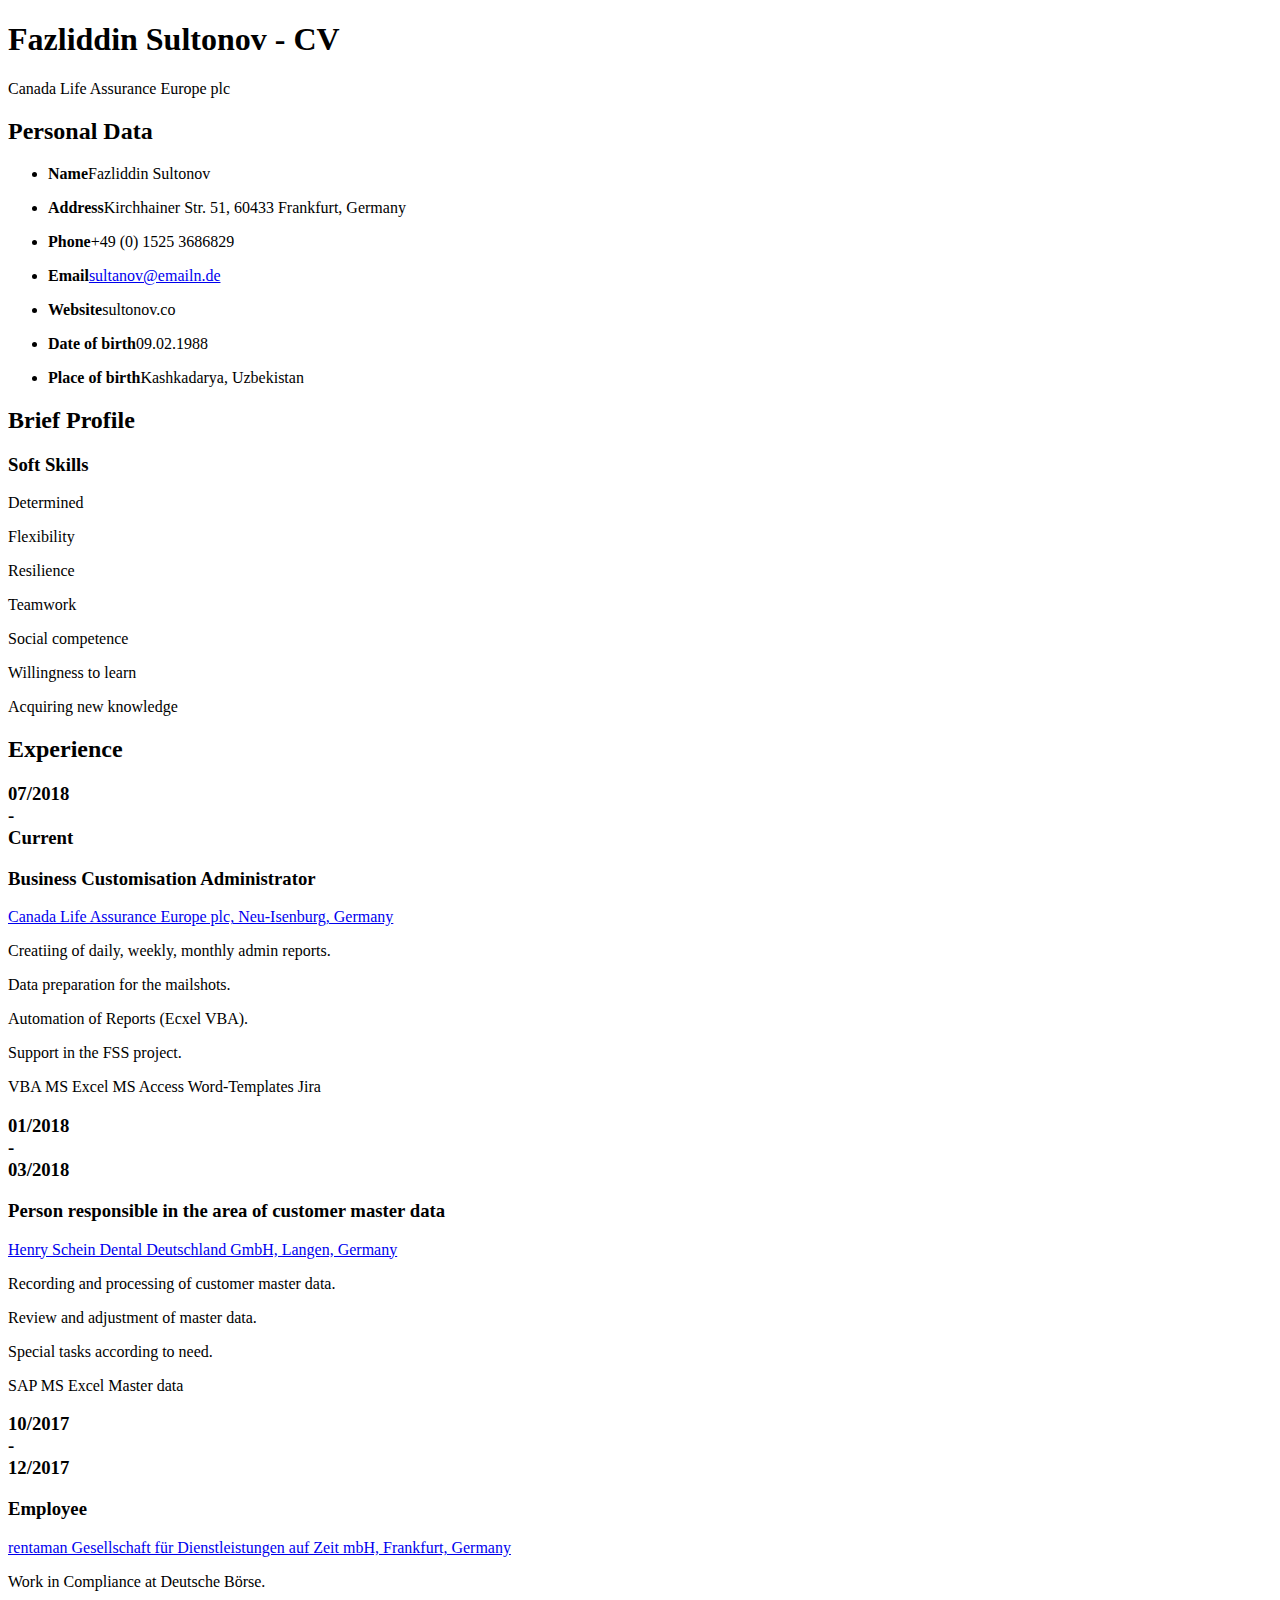
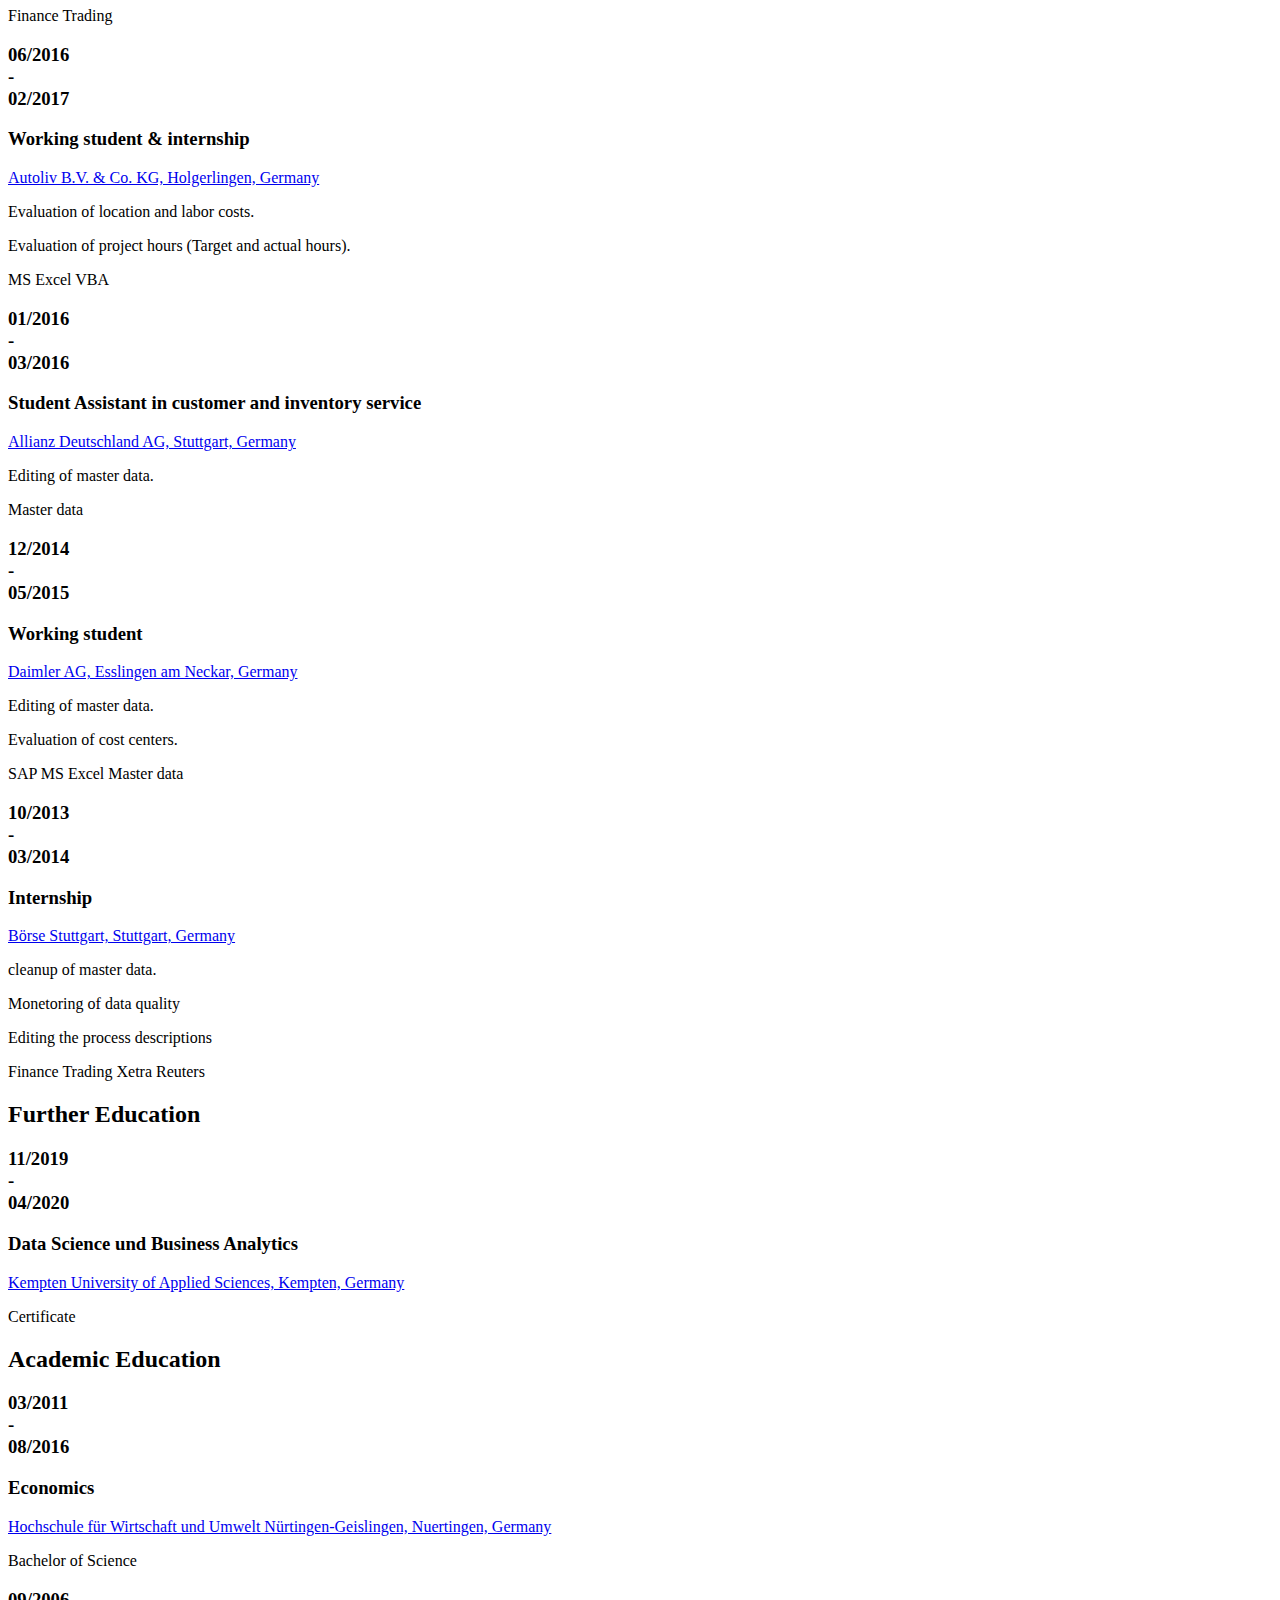
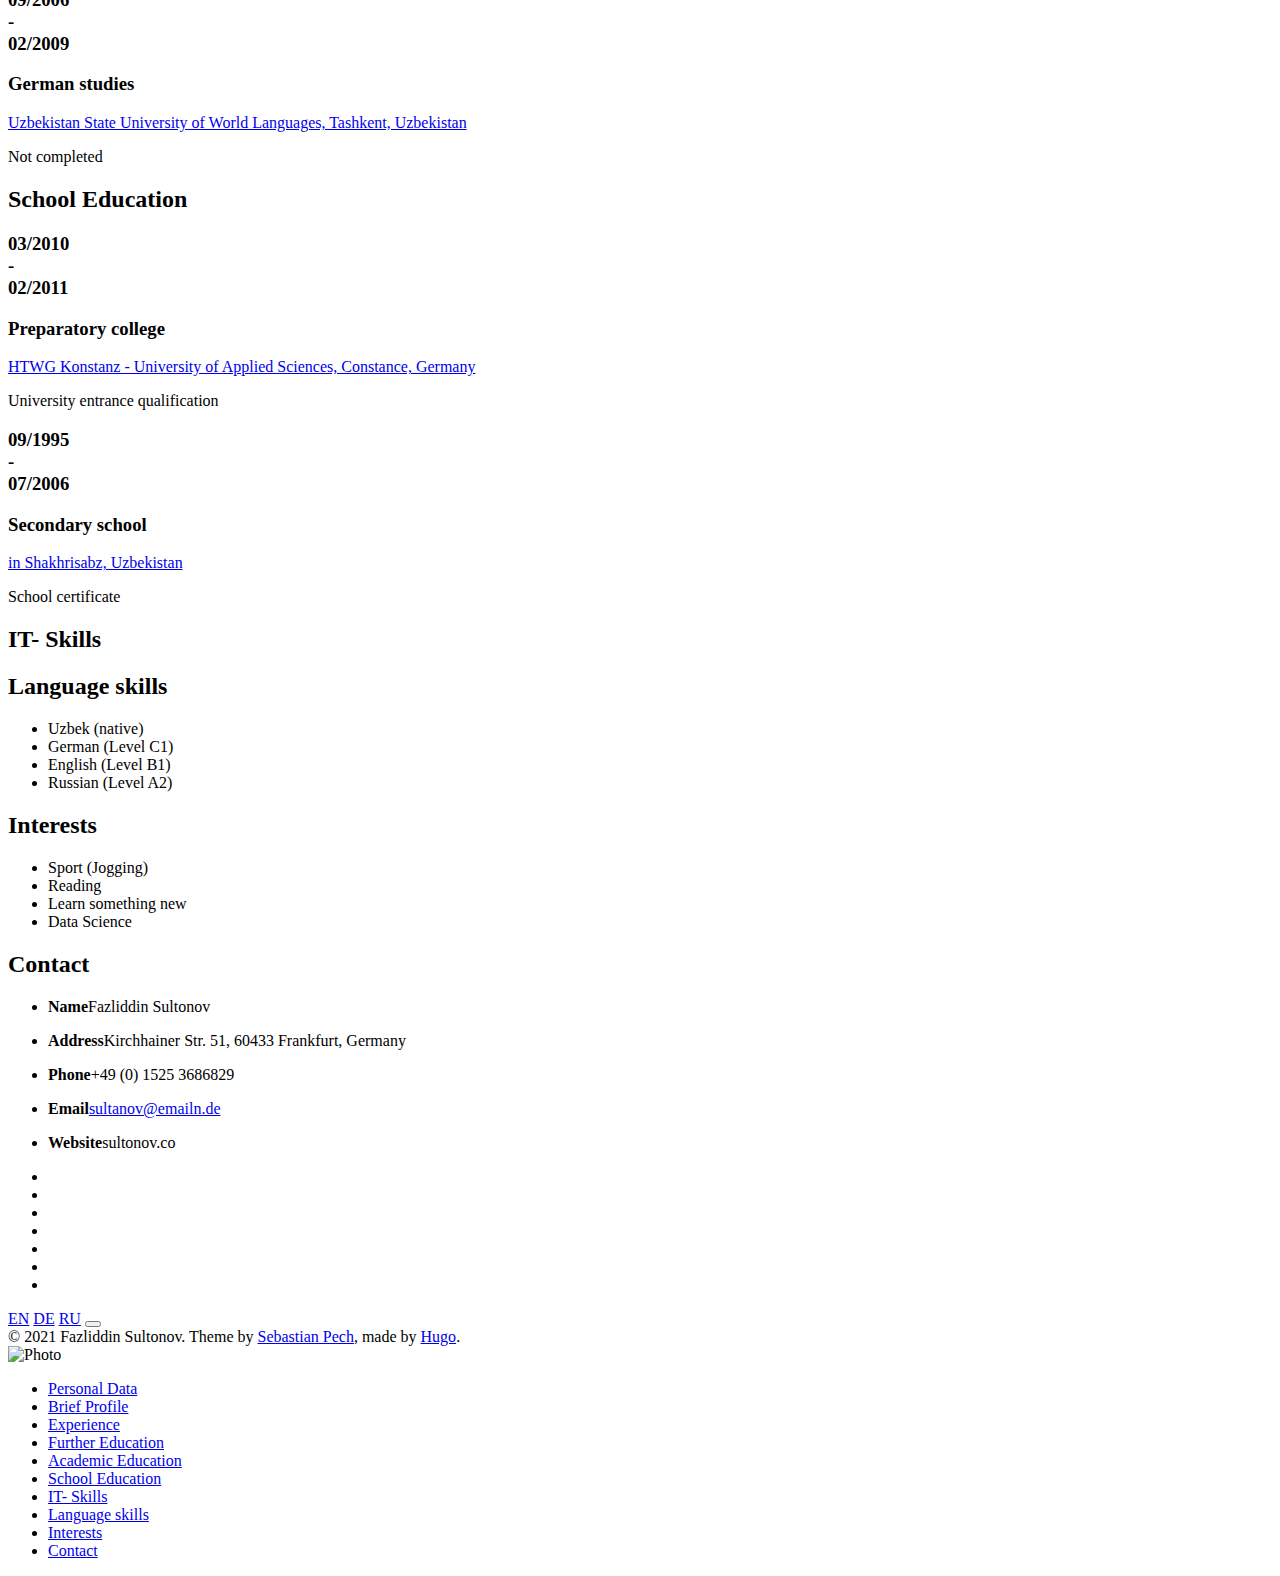
==== public/index.html @ d3e71e3d "Add files via upload" ====
<!DOCTYPE html>
<html lang="en">
    <meta charset="utf-8"><script type="application/ld+json">
    {
        "@context" : "http://schema.org",
        "@type" : "BlogPosting",
        "mainEntityOfPage": {
             "@type": "WebPage",
             "@id": "http:\/\/sultanov.github.io\/"
        },
        "articleSection" : "",
        "name" : "CV",
        "headline" : "CV",
        "description" : "Text about the site",
        "inLanguage" : "en",
        "author" : "Fazliddin Sultonov",
        "creator" : "Fazliddin Sultonov",
        "publisher": "Fazliddin Sultonov",
        "accountablePerson" : "Fazliddin Sultonov",
        "copyrightHolder" : "Fazliddin Sultonov",
        "copyrightYear" : "0001",
        "datePublished": "0001-01-01T00:00:00Z",
        "dateModified" : "0001-01-01T00:00:00Z",
        "url" : "\/",
        "wordCount" : "0",
        "keywords" : [ "Blog" ]
    }
</script>
<title>CV</title><meta name="viewport" content="width=device-width, initial-scale=1, shrink-to-fit=no">
<meta name="description" content="Text about the site">
<meta name="author" content="Fazliddin Sultonov">
<link rel="icon" href="http://sultanov.github.io/favicon.ico">


<meta itemprop="name" content="CV">
<meta itemprop="description" content="Text about the site">
<meta property="og:title" content="CV" />
<meta property="og:description" content="Text about the site" />
<meta property="og:type" content="website" />
<meta property="og:url" content="http://sultanov.github.io/" /><meta property="og:site_name" content="CV" />


<meta name="twitter:card" content="summary"/>
<meta name="twitter:title" content="CV"/>
<meta name="twitter:description" content="Text about the site"/>
<meta name="twitter:site" content="@Fazil_BEK"/>


<link rel="alternate" href="http://sultanov.github.io/index.xml" type="application/rss+xml" title="CV"/>





<link rel="stylesheet" href="http://sultanov.github.io/css/vendor.min.86df443f2a1b5e0b3cbbdac33434ccbda779a6022b8434304fc34579dc955328f2f9b2969f8f2f6cadc9cf355bbb09e503cc7f9e86cd1330c4f6515e4bd662cf.css" integrity="sha512-ht9EPyobXgs8u9rDNDTMvad5pgIrhDQwT8NFedyVUyjy&#43;bKWn48vbK3JzzVbuwnlA8x/nobNEzDE9lFeS9Zizw==">


<body>





<div class="container">
    <main>

<h1>Fazliddin Sultonov - CV</h1>
<div class="subtitle">Canada Life Assurance Europe plc</div>



<section id="section-personal-data">
    <h2><i class="fas fa-user"></i> Personal Data</h2>
    <ul class="listspecial">
        
            <li><strong><i class="fas fa-user"></i> Name</strong>Fazliddin Sultonov</p>
        
            <li><strong><i class="fas fa-map-marker-alt"></i> Address</strong>Kirchhainer Str. 51, 60433 Frankfurt, Germany</p>
        
            <li><strong><i class="fas fa-mobile-alt"></i> Phone</strong>+49 (0) 1525 3686829</p>
        
            <li><strong><i class="fas fa-envelope"></i> Email</strong><a href="mailto:sultanov@emailn.de">sultanov@emailn.de</a></p>
        
            <li><strong><i class="fas fa-globe"></i> Website</strong>sultonov.co</p>
        
            <li><strong><i class="far fa-calendar-alt"></i> Date of birth</strong>09.02.1988</p>
        
            <li><strong><i class="fas fa-globe-americas"></i> Place of birth</strong>Kashkadarya, Uzbekistan</p>
        
    </ul>
</section>



<section id="section-brief-profile">
    <h2><i class="fas fa-th-list"></i> Brief Profile</h2>
    
        <div class="innerContainer">
            <h3 class="innerLeft">Soft Skills</h3>
            <div class="innerRight">
                
                    <p>Determined</p>
                
                    <p>Flexibility</p>
                
                    <p>Resilience</p>
                
                    <p>Teamwork</p>
                
                    <p>Social competence</p>
                
                    <p>Willingness to learn</p>
                
                    <p>Acquiring new knowledge</p>
                
            </div>
        </div>
    
</section>



<section id="section-experience">
    <h2><i class="fas fa-briefcase"></i> Experience</h2>
    
        <div class="innerContainer">
            <h3 class="innerLeft">07/2018<br />-<br/> Current</h3>
            <div class="innerRight">
                <h3>Business Customisation Administrator</h3>
                <p><a href="https://www.canadalife.de/" target="_blank" rel="noopener noreferrer">Canada Life Assurance Europe plc, Neu-Isenburg, Germany</a></p>
                
                    <p>Creatiing of daily, weekly, monthly admin reports.</p>
                
                    <p>Data preparation for the mailshots.</p>
                
                    <p>Automation of Reports (Ecxel VBA).</p>
                
                    <p>Support in the FSS project.</p>
                
                <p>
                    
                        <span class="tag">VBA</span>
                    
                        <span class="tag">MS Excel</span>
                    
                        <span class="tag">MS Access</span>
                    
                        <span class="tag">Word-Templates</span>
                    
                        <span class="tag">Jira</span>
                    
                </p>
            </div>
        </div>
    
        <div class="innerContainer">
            <h3 class="innerLeft">01/2018<br />-<br/> 03/2018</h3>
            <div class="innerRight">
                <h3>Person responsible in the area of customer master data</h3>
                <p><a href="https://www.henryschein-dental.de/dental.aspx?sc_lang=de-de&amp;hssc=1" target="_blank" rel="noopener noreferrer">Henry Schein Dental Deutschland GmbH, Langen, Germany</a></p>
                
                    <p>Recording and processing of customer master data.</p>
                
                    <p>Review and adjustment of master data.</p>
                
                    <p>Special tasks according to need.</p>
                
                <p>
                    
                        <span class="tag">SAP</span>
                    
                        <span class="tag">MS Excel</span>
                    
                        <span class="tag">Master data</span>
                    
                </p>
            </div>
        </div>
    
        <div class="innerContainer">
            <h3 class="innerLeft">10/2017<br />-<br/> 12/2017</h3>
            <div class="innerRight">
                <h3>Employee</h3>
                <p><a href="https://rentaman.de/" target="_blank" rel="noopener noreferrer">rentaman Gesellschaft für Dienstleistungen auf Zeit mbH, Frankfurt, Germany</a></p>
                
                    <p>Work in Compliance at Deutsche Börse.</p>
                
                <p>
                    
                        <span class="tag">Finance</span>
                    
                        <span class="tag">Trading</span>
                    
                </p>
            </div>
        </div>
    
        <div class="innerContainer">
            <h3 class="innerLeft">06/2016<br />-<br/> 02/2017</h3>
            <div class="innerRight">
                <h3>Working student &amp; internship</h3>
                <p><a href="https://www.autoliv.com/" target="_blank" rel="noopener noreferrer">Autoliv B.V. &amp; Co. KG, Holgerlingen, Germany</a></p>
                
                    <p>Evaluation of location and labor costs.</p>
                
                    <p>Evaluation of project hours (Target and actual hours).</p>
                
                <p>
                    
                        <span class="tag">MS Excel</span>
                    
                        <span class="tag">VBA</span>
                    
                </p>
            </div>
        </div>
    
        <div class="innerContainer">
            <h3 class="innerLeft">01/2016<br />-<br/> 03/2016</h3>
            <div class="innerRight">
                <h3>Student Assistant in customer and inventory service</h3>
                <p><a href="https://www.allianz.de/" target="_blank" rel="noopener noreferrer">Allianz Deutschland AG, Stuttgart, Germany</a></p>
                
                    <p>Editing of master data.</p>
                
                <p>
                    
                        <span class="tag">Master data</span>
                    
                </p>
            </div>
        </div>
    
        <div class="innerContainer">
            <h3 class="innerLeft">12/2014<br />-<br/> 05/2015</h3>
            <div class="innerRight">
                <h3>Working student</h3>
                <p><a href="https://www.daimler.com/en/" target="_blank" rel="noopener noreferrer">Daimler AG, Esslingen am Neckar, Germany</a></p>
                
                    <p>Editing of master data.</p>
                
                    <p>Evaluation of cost centers.</p>
                
                <p>
                    
                        <span class="tag">SAP</span>
                    
                        <span class="tag">MS Excel</span>
                    
                        <span class="tag">Master data</span>
                    
                </p>
            </div>
        </div>
    
        <div class="innerContainer">
            <h3 class="innerLeft">10/2013<br />-<br/> 03/2014</h3>
            <div class="innerRight">
                <h3>Internship</h3>
                <p><a href="https://www.boerse-stuttgart.de/en/" target="_blank" rel="noopener noreferrer">Börse Stuttgart, Stuttgart, Germany</a></p>
                
                    <p>cleanup of master data.</p>
                
                    <p>Monetoring of data quality</p>
                
                    <p>Editing the process descriptions</p>
                
                <p>
                    
                        <span class="tag">Finance</span>
                    
                        <span class="tag">Trading</span>
                    
                        <span class="tag">Xetra</span>
                    
                        <span class="tag">Reuters</span>
                    
                </p>
            </div>
        </div>
    
</section>



    
    <section id="section-further-education">
        <h2><i class="fas fa-chalkboard-teacher"></i> Further Education</h2>
        
            <div class="innerContainer">
                <h3 class="innerLeft">11/2019<br />-<br/> 04/2020</h3>
                <div class="innerRight">
                    <h3>Data Science und Business Analytics</h3>
                    <p><a href="https://www.hs-kempten.de/en/" target="_blank" rel="noopener noreferrer">Kempten University of Applied Sciences, Kempten, Germany</a></p>
                    <p>Certificate</p>
                </div>
            </div>
        
    </section>
    

    
    <section id="section-academic-education">
        <h2><i class="fas fa-graduation-cap"></i> Academic Education</h2>
        
            <div class="innerContainer">
                <h3 class="innerLeft">03/2011<br />-<br/> 08/2016</h3>
                <div class="innerRight">
                    <h3>Economics</h3>
                    <p><a href="https://www.hfwu.com/" target="_blank" rel="noopener noreferrer">Hochschule für Wirtschaft und Umwelt Nürtingen-Geislingen, Nuertingen, Germany</a></p>
                    <p>Bachelor of Science</p>
                </div>
            </div>
        
            <div class="innerContainer">
                <h3 class="innerLeft">09/2006<br />-<br/> 02/2009</h3>
                <div class="innerRight">
                    <h3>German studies</h3>
                    <p><a href="http://www.uzswlu.uz/" target="_blank" rel="noopener noreferrer">Uzbekistan State University of World Languages, Tashkent, Uzbekistan</a></p>
                    <p>Not completed</p>
                </div>
            </div>
        
    </section>
    

    
    <section id="section-school-education">
        <h2><i class="fas fa-school"></i> School Education</h2>
        
            <div class="innerContainer">
                <h3 class="innerLeft">03/2010<br />-<br/> 02/2011</h3>
                <div class="innerRight">
                    <h3>Preparatory college</h3>
                    <p><a href="https://www.htwg-konstanz.de/en/" target="_blank" rel="noopener noreferrer">HTWG Konstanz - University of Applied Sciences, Constance, Germany</a></p>
                    <p>University entrance qualification</p>
                </div>
            </div>
        
            <div class="innerContainer">
                <h3 class="innerLeft">09/1995<br />-<br/> 07/2006</h3>
                <div class="innerRight">
                    <h3>Secondary school</h3>
                    <p><a href="https://en.wikipedia.org/wiki/Shahrisabz" target="_blank" rel="noopener noreferrer">in Shakhrisabz, Uzbekistan</a></p>
                    <p>School certificate</p>
                </div>
            </div>
        
    </section>
    



<section id="section-it-skills">
    <h2><i class="fas fa-sliders-h"></i> IT- Skills</h2>
    <ul class="listspecial">
        
			<div class="">
				<i class="fas fa-file-code"></i><div class="bar learning1" data-skill="HTML & CSS"></div>
				<i class="fab fa-wordpress"></i><div class="bar learning2" data-skill="Wordpress"></div>
				<i class="fas fa-database"></i><div class="bar learning3" data-skill="MSSQL & MySQL"></div>
				<i class="fab fa-python"></i><div class="bar learning4" data-skill="Python"></div>				
				<i class="fab fa-r-project"></i><div class="bar learning5" data-skill="R"></div>				
				<i class="fas fa-file-excel"></i><div class="bar learning6" data-skill="MS Excel & VBA"></div>
			</div>
        
    </ul>
</section>



    
    <section id="section-language-skills">
        <h2><i class="fas fa-language"></i> Language skills</h2>
        <ul class="listsimple">
            
                <li>Uzbek   (native)</li>
            
                <li>German  (Level C1)</li>
            
                <li>English (Level B1)</li>
            
                <li>Russian (Level A2)</li>
            
        </ul>
    </section>
    

    
    <section id="section-interests">
        <h2><i class="fas fa-chess"></i> Interests</h2>
        <ul class="listsimple">
            
                <li>Sport (Jogging)</li>
            
                <li>Reading</li>
            
                <li>Learn something new</li>
            
                <li>Data Science</li>
            
        </ul>
    </section>
    



<section id="section-contact">
    <h2><i class="fas fa-address-card"></i> Contact</h2>
    <ul class="listspecial">
        
            <li><strong><i class="fas fa-user"></i> Name</strong>Fazliddin Sultonov</p>
        
            <li><strong><i class="fas fa-map-marker-alt"></i> Address</strong>Kirchhainer Str. 51, 60433 Frankfurt, Germany</p>
        
            <li><strong><i class="fas fa-mobile-alt"></i> Phone</strong>+49 (0) 1525 3686829</p>
        
            <li><strong><i class="fas fa-envelope"></i> Email</strong><a href="mailto:sultanov@emailn.de">sultanov@emailn.de</a></p>
        
            <li><strong><i class="fas fa-globe"></i> Website</strong>sultonov.co</p>
        
    </ul>
    <ul>
  <li class="list-inline-item"><a href="https://github.com/FaziSultan" target="_blank" rel="noopener noreferrer" title="GitHub" class="fab fa-github fa-2x white-text"></a></li>





  <li class="list-inline-item"><a href="https://twitter.com/Fazil_BEK" target="_blank" rel="noopener noreferrer" title="Twitter" class="fab fa-twitter-square fa-2x white-text"></a></li>























  <li class="list-inline-item"><a href="https://linkedin.com/in/fazliddinsultonov" target="_blank" rel="noopener noreferrer" title="LinkedIn" class="fab fa-linkedin fa-2x white-text"></a></li>







  <li class="list-inline-item"><a href="https://xing.com/profile/Fazliddin_Sultonov3" target="_blank" rel="noopener noreferrer" title="Xing" class="fab fa-xing-square fa-2x white-text"></a></li>

















  <li class="list-inline-item"><a href="https://instagram.com/f_sultonov" target="_blank" rel="noopener noreferrer" title="Instagram" class="fab fa-instagram-square fa-2x white-text"></a></li>











  <li class="list-inline-item"><a href="https://youtube.com/channel/UC1vH3m44feh4WzQWQQBMong" target="_blank" rel="noopener noreferrer" title="YouTube" class="fab fa-youtube-square fa-2x white-text"></a></li>





  <li class="list-inline-item"><a href="https://t.me/f_sultan" target="_blank" rel="noopener noreferrer" title="Telegram" class="fab fa-telegram fa-2x white-text"></a></li>







</ul>
</section>

<div class="fabs">
    
        
            <a href="http://sultanov.github.io/" class="btn">EN</a>
        
            <a href="http://sultanov.github.io/de/" class="btn">DE</a>
        
            <a href="http://sultanov.github.io/ru/" class="btn">RU</a>
        
    
    <button class="btn-toggle-theme btn" aria-label="Toggle theme"><i class="fas fa-adjust"></i></button>
    <a href="#" class="btn" aria-label="Go to top"><i class="fas fa-arrow-circle-up"></i></a>    
</div>

<footer>
    &copy; 2021 Fazliddin Sultonov.
    Theme by <a href="https://www.spech.de" target="_blank" rel="noopener noreferrer">Sebastian Pech</a>, made by <a href="https://gohugo.io/" target="_blank" rel="noopener noreferrer">Hugo</a>.
</footer>
</main>
    <aside class="sidebar">



    
    <img src="http://sultanov.github.io/photo_hu766b4e87bbf5b80d20c621931a331021_529138_320x0_resize_q75_box.jpg" width="320" height="480" alt="Photo" />




<nav>
    <ul>
        
        <li><a href="#section-personal-data"><i class="fas fa-user"></i> Personal Data</a></li>
        <li><a href="#section-brief-profile"><i class="fas fa-th-list"></i> Brief Profile</a></li>
        <li><a href="#section-experience"><i class="fas fa-briefcase"></i> Experience</a></li>
		<li><a href="#section-further-education"><i class="fas fa-chalkboard-teacher"></i> Further Education</a></li>
        <li><a href="#section-academic-education"><i class="fas fa-graduation-cap"></i> Academic Education</a></li>
        
        <li><a href="#section-school-education"><i class="fas fa-school"></i> School Education</a></li>
        
        <li><a href="#section-it-skills"><i class="fas fa-sliders-h"></i> IT- Skills</a></li>
		<li><a href="#section-language-skills"><i class="fas fa-language"></i> Language skills</a></li>
               
        <li><a href="#section-interests"><i class="fas fa-chess"></i> Interests</a></li>
        <li><a href="#section-contact"><i class="fas fa-address-card"></i> Contact</a></li>
    </ul>
</nav>
</aside>
</div>




<script src="http://sultanov.github.io/js/vendor.min.a14583a13d569385a440f710953111eeb3ae21f4577e668895c2b1c1d810d1cdc163e44392fbf697d19cf3b21161c67d9d67b13cb4b396bd7782c822da97b4f4.js" integrity="sha512-oUWDoT1Wk4WkQPcQlTER7rOuIfRXfmaIlcKxwdgQ0c3BY&#43;RDkvv2l9Gc87IRYcZ9nWexPLSzlr13gsgi2pe09A=="></script>


<script type="application/javascript">
var doNotTrack = false;
if (!doNotTrack) {
	window.ga=window.ga||function(){(ga.q=ga.q||[]).push(arguments)};ga.l=+new Date;
	ga('create', 'G-X7WX2WGMF9', 'auto');
	
	ga('send', 'pageview');
}
</script>
<script async src='https://www.google-analytics.com/analytics.js'></script>

</body>
</html>
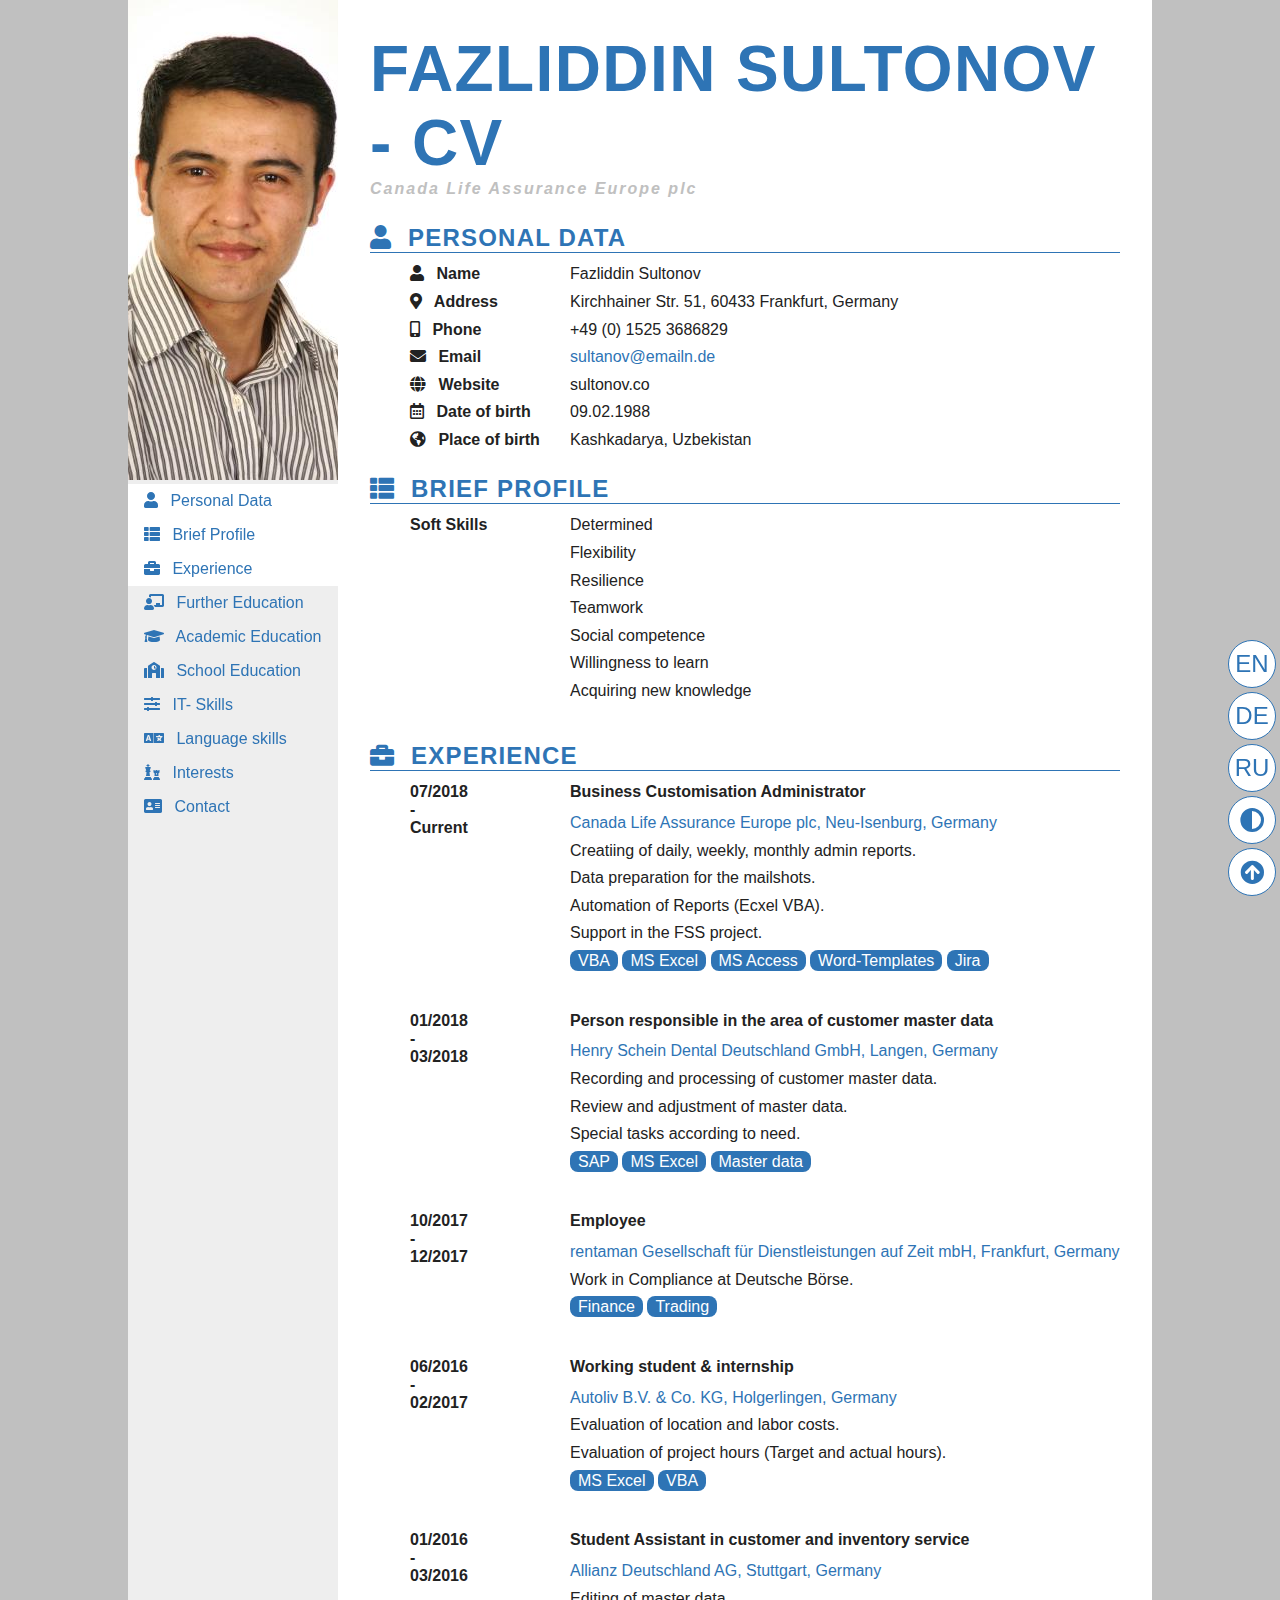
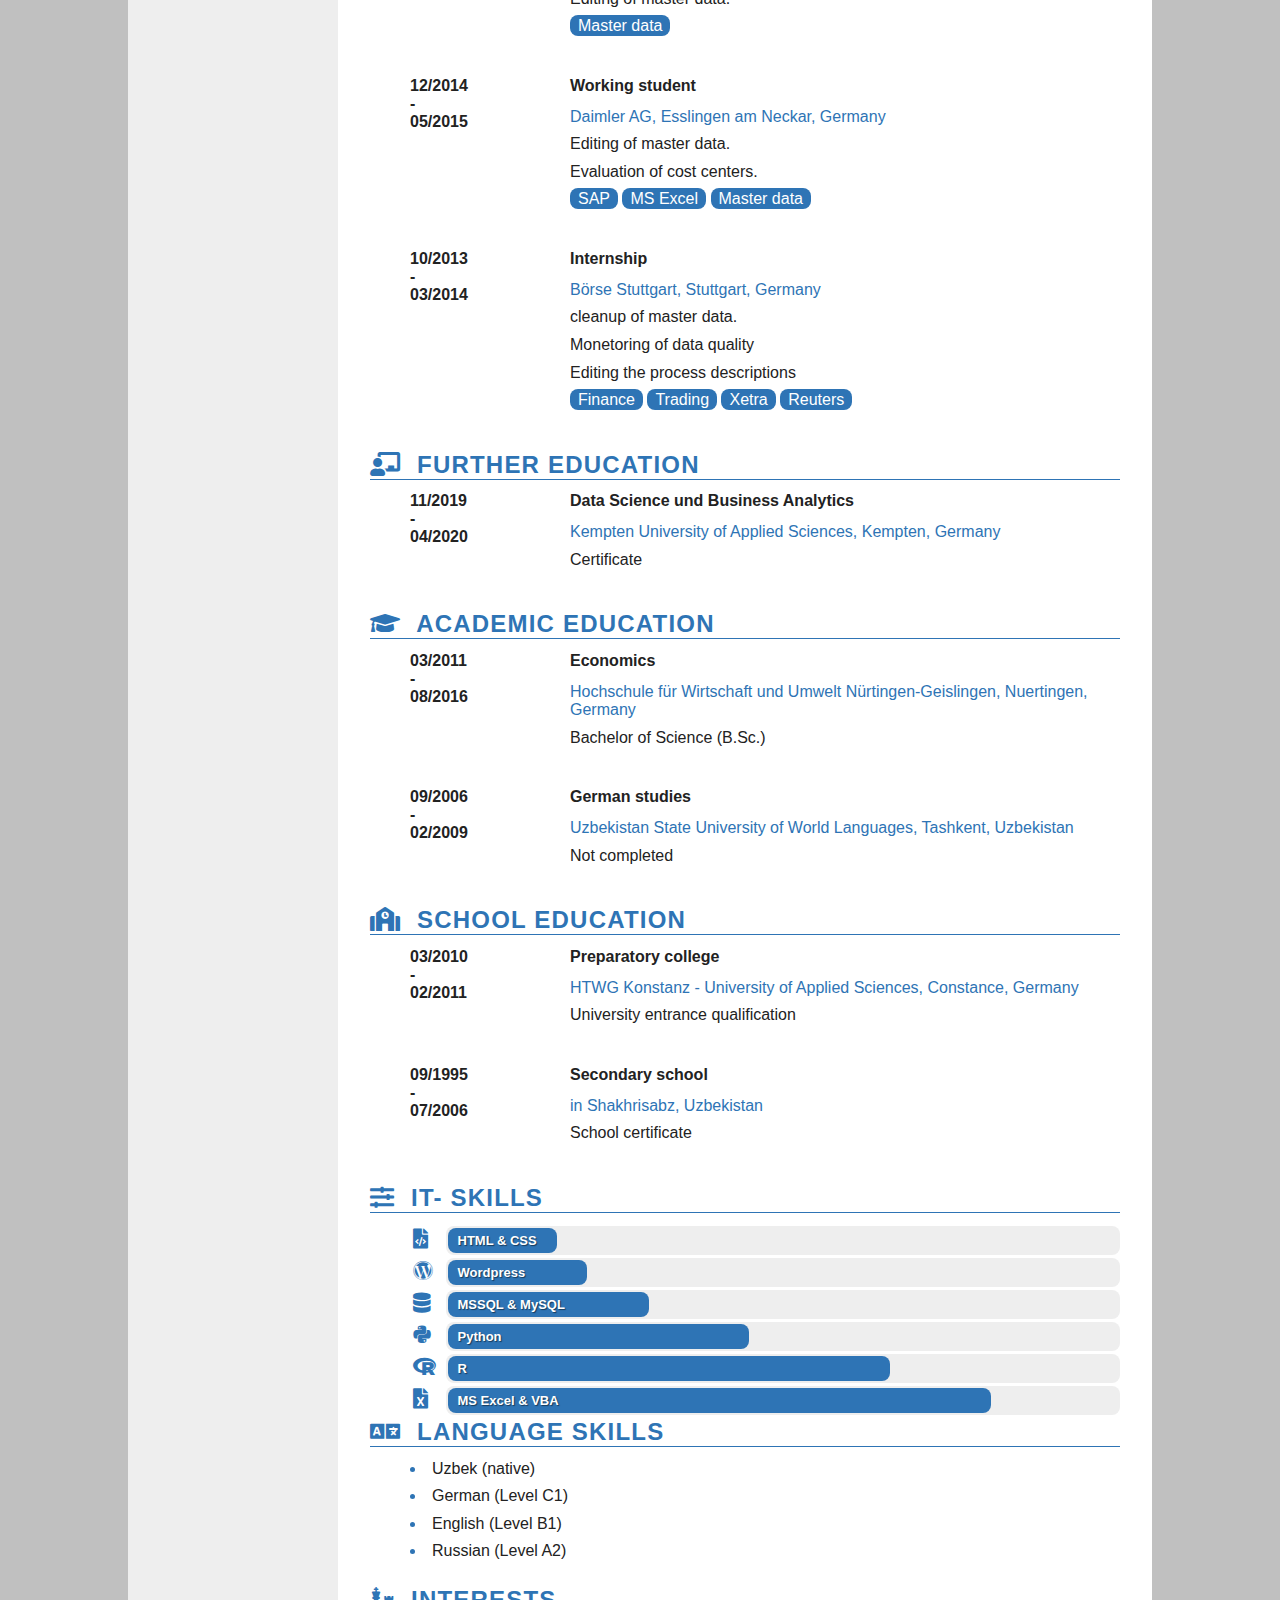
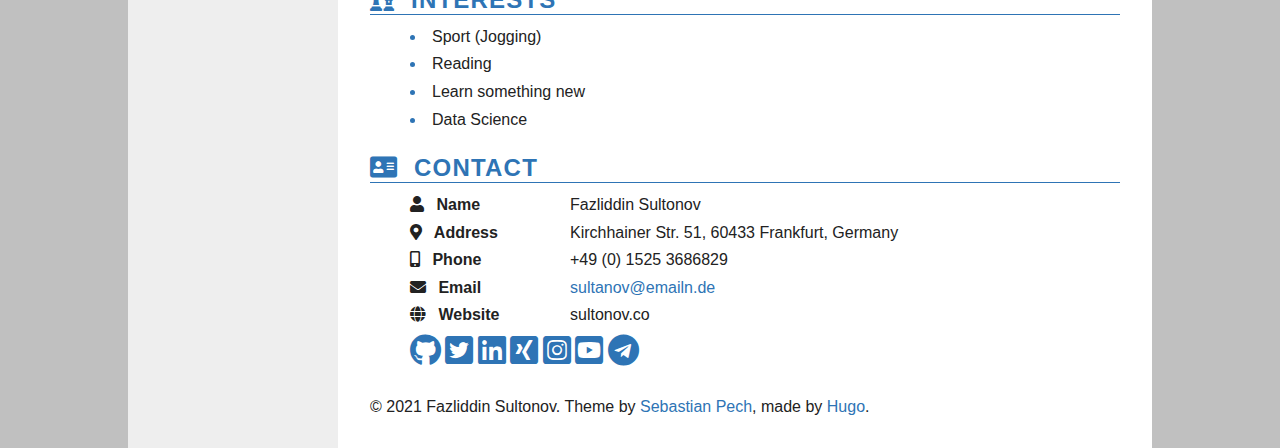
==== commit 88acea3c: "Add files via upload" ====
--- a/public/index.html
+++ b/public/index.html
@@ -6,7 +6,7 @@
         "@type" : "BlogPosting",
         "mainEntityOfPage": {
              "@type": "WebPage",
-             "@id": "http:\/\/sultanov.github.io\/"
+             "@id": "\/"
         },
         "articleSection" : "",
         "name" : "CV",
@@ -29,7 +29,7 @@
 <title>CV</title><meta name="viewport" content="width=device-width, initial-scale=1, shrink-to-fit=no">
 <meta name="description" content="Text about the site">
 <meta name="author" content="Fazliddin Sultonov">
-<link rel="icon" href="http://sultanov.github.io/favicon.ico">
+<link rel="icon" href="./favicon.ico">
 
 
 <meta itemprop="name" content="CV">
@@ -37,7 +37,7 @@
 <meta property="og:title" content="CV" />
 <meta property="og:description" content="Text about the site" />
 <meta property="og:type" content="website" />
-<meta property="og:url" content="http://sultanov.github.io/" /><meta property="og:site_name" content="CV" />
+<meta property="og:url" content="/" /><meta property="og:site_name" content="CV" />
 
 
 <meta name="twitter:card" content="summary"/>
@@ -46,13 +46,13 @@
 <meta name="twitter:site" content="@Fazil_BEK"/>
 
 
-<link rel="alternate" href="http://sultanov.github.io/index.xml" type="application/rss+xml" title="CV"/>
-
-
-
-
-
-<link rel="stylesheet" href="http://sultanov.github.io/css/vendor.min.86df443f2a1b5e0b3cbbdac33434ccbda779a6022b8434304fc34579dc955328f2f9b2969f8f2f6cadc9cf355bbb09e503cc7f9e86cd1330c4f6515e4bd662cf.css" integrity="sha512-ht9EPyobXgs8u9rDNDTMvad5pgIrhDQwT8NFedyVUyjy&#43;bKWn48vbK3JzzVbuwnlA8x/nobNEzDE9lFeS9Zizw==">
+<link rel="alternate" href="./index.xml" type="application/rss+xml" title="CV"/>
+
+
+
+
+
+<link rel="stylesheet" href="./css/vendor.min.ec8d9781b4e2610e31c7cef8994b92368f71b8b30317e01d010ceb5f3220790974a1fe0bf7194eb630453fffec1c0690dcfb51d552c63b8366fa9efd9dd26440.css" integrity="sha512-7I2XgbTiYQ4xx874mUuSNo9xuLMDF&#43;AdAQzrXzIgeQl0of4L9xlOtjBFP//sHAaQ3PtR1VLGO4Nm&#43;p79ndJkQA==">
 
 
 <body>
@@ -308,7 +308,7 @@
                 <div class="innerRight">
                     <h3>Economics</h3>
                     <p><a href="https://www.hfwu.com/" target="_blank" rel="noopener noreferrer">Hochschule für Wirtschaft und Umwelt Nürtingen-Geislingen, Nuertingen, Germany</a></p>
-                    <p>Bachelor of Science</p>
+                    <p>Bachelor of Science (B.Sc.)</p>
                 </div>
             </div>
         
@@ -356,12 +356,12 @@
     <ul class="listspecial">
         
 			<div class="">
-				<i class="fas fa-file-code"></i><div class="bar learning1" data-skill="HTML & CSS"></div>
-				<i class="fab fa-wordpress"></i><div class="bar learning2" data-skill="Wordpress"></div>
-				<i class="fas fa-database"></i><div class="bar learning3" data-skill="MSSQL & MySQL"></div>
-				<i class="fab fa-python"></i><div class="bar learning4" data-skill="Python"></div>				
-				<i class="fab fa-r-project"></i><div class="bar learning5" data-skill="R"></div>				
-				<i class="fas fa-file-excel"></i><div class="bar learning6" data-skill="MS Excel & VBA"></div>
+				<div class="spalte left"><i class="fas fa-file-code" style="font-size:20px"></i></div><div class="spalte right"><div class="bar learning1" data-skill="HTML & CSS"></div></div>
+				<div class="spalte left"><i class="fab fa-wordpress" style="font-size:20px"></i></div><div class="spalte right"><div class="bar learning2" data-skill="Wordpress"></div></div>
+				<div class="spalte left"><i class="fas fa-database" style="font-size:20px"></i></div><div class="spalte right"><div class="bar learning3" data-skill="MSSQL & MySQL"></div></div>
+				<div class="spalte left"><i class="fab fa-python" style="font-size:20px"></i></div><div class="spalte right"><div class="bar learning4" data-skill="Python"></div></div>				
+				<div class="spalte left"><i class="fab fa-r-project" style="font-size:20px"></i></div><div class="spalte right"><div class="bar learning5" data-skill="R"></div></div>				
+				<div class="spalte left"><i class="fas fa-file-excel" style="font-size:20px"></i></div><div class="spalte right"><div class="bar learning6" data-skill="MS Excel & VBA"></div></div>
 			</div>
         
     </ul>
@@ -509,11 +509,11 @@
 <div class="fabs">
     
         
-            <a href="http://sultanov.github.io/" class="btn">EN</a>
+            <a href="./" class="btn">EN</a>
         
-            <a href="http://sultanov.github.io/de/" class="btn">DE</a>
+            <a href="./de/" class="btn">DE</a>
         
-            <a href="http://sultanov.github.io/ru/" class="btn">RU</a>
+            <a href="./ru/" class="btn">RU</a>
         
     
     <button class="btn-toggle-theme btn" aria-label="Toggle theme"><i class="fas fa-adjust"></i></button>
@@ -530,7 +530,7 @@
 
 
     
-    <img src="http://sultanov.github.io/photo_hu766b4e87bbf5b80d20c621931a331021_529138_320x0_resize_q75_box.jpg" width="320" height="480" alt="Photo" />
+    <img src="./photo_hu766b4e87bbf5b80d20c621931a331021_529138_320x0_resize_q75_box.jpg" width="320" height="480" alt="Photo" />
 
 
 
@@ -559,7 +559,7 @@
 
 
 
-<script src="http://sultanov.github.io/js/vendor.min.a14583a13d569385a440f710953111eeb3ae21f4577e668895c2b1c1d810d1cdc163e44392fbf697d19cf3b21161c67d9d67b13cb4b396bd7782c822da97b4f4.js" integrity="sha512-oUWDoT1Wk4WkQPcQlTER7rOuIfRXfmaIlcKxwdgQ0c3BY&#43;RDkvv2l9Gc87IRYcZ9nWexPLSzlr13gsgi2pe09A=="></script>
+<script src="./js/vendor.min.a14583a13d569385a440f710953111eeb3ae21f4577e668895c2b1c1d810d1cdc163e44392fbf697d19cf3b21161c67d9d67b13cb4b396bd7782c822da97b4f4.js" integrity="sha512-oUWDoT1Wk4WkQPcQlTER7rOuIfRXfmaIlcKxwdgQ0c3BY&#43;RDkvv2l9Gc87IRYcZ9nWexPLSzlr13gsgi2pe09A=="></script>
 
 
 <script type="application/javascript">
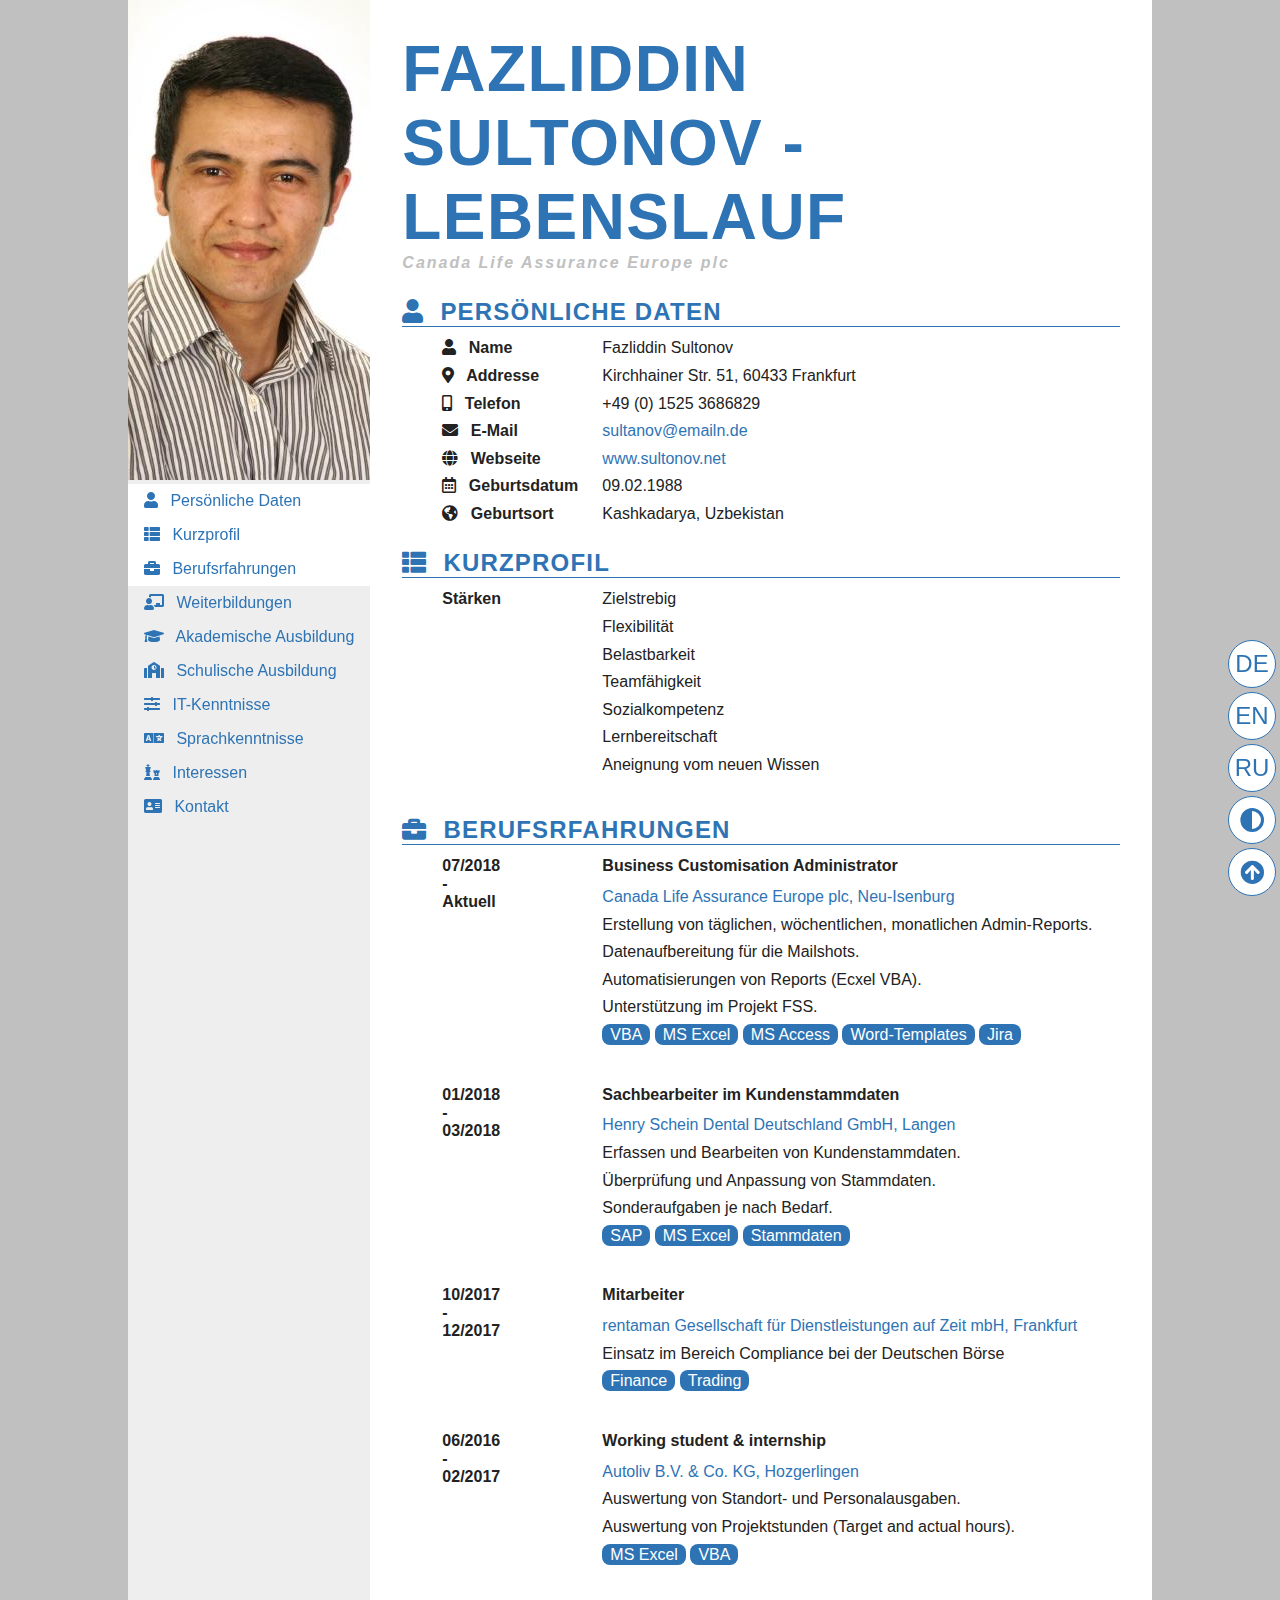
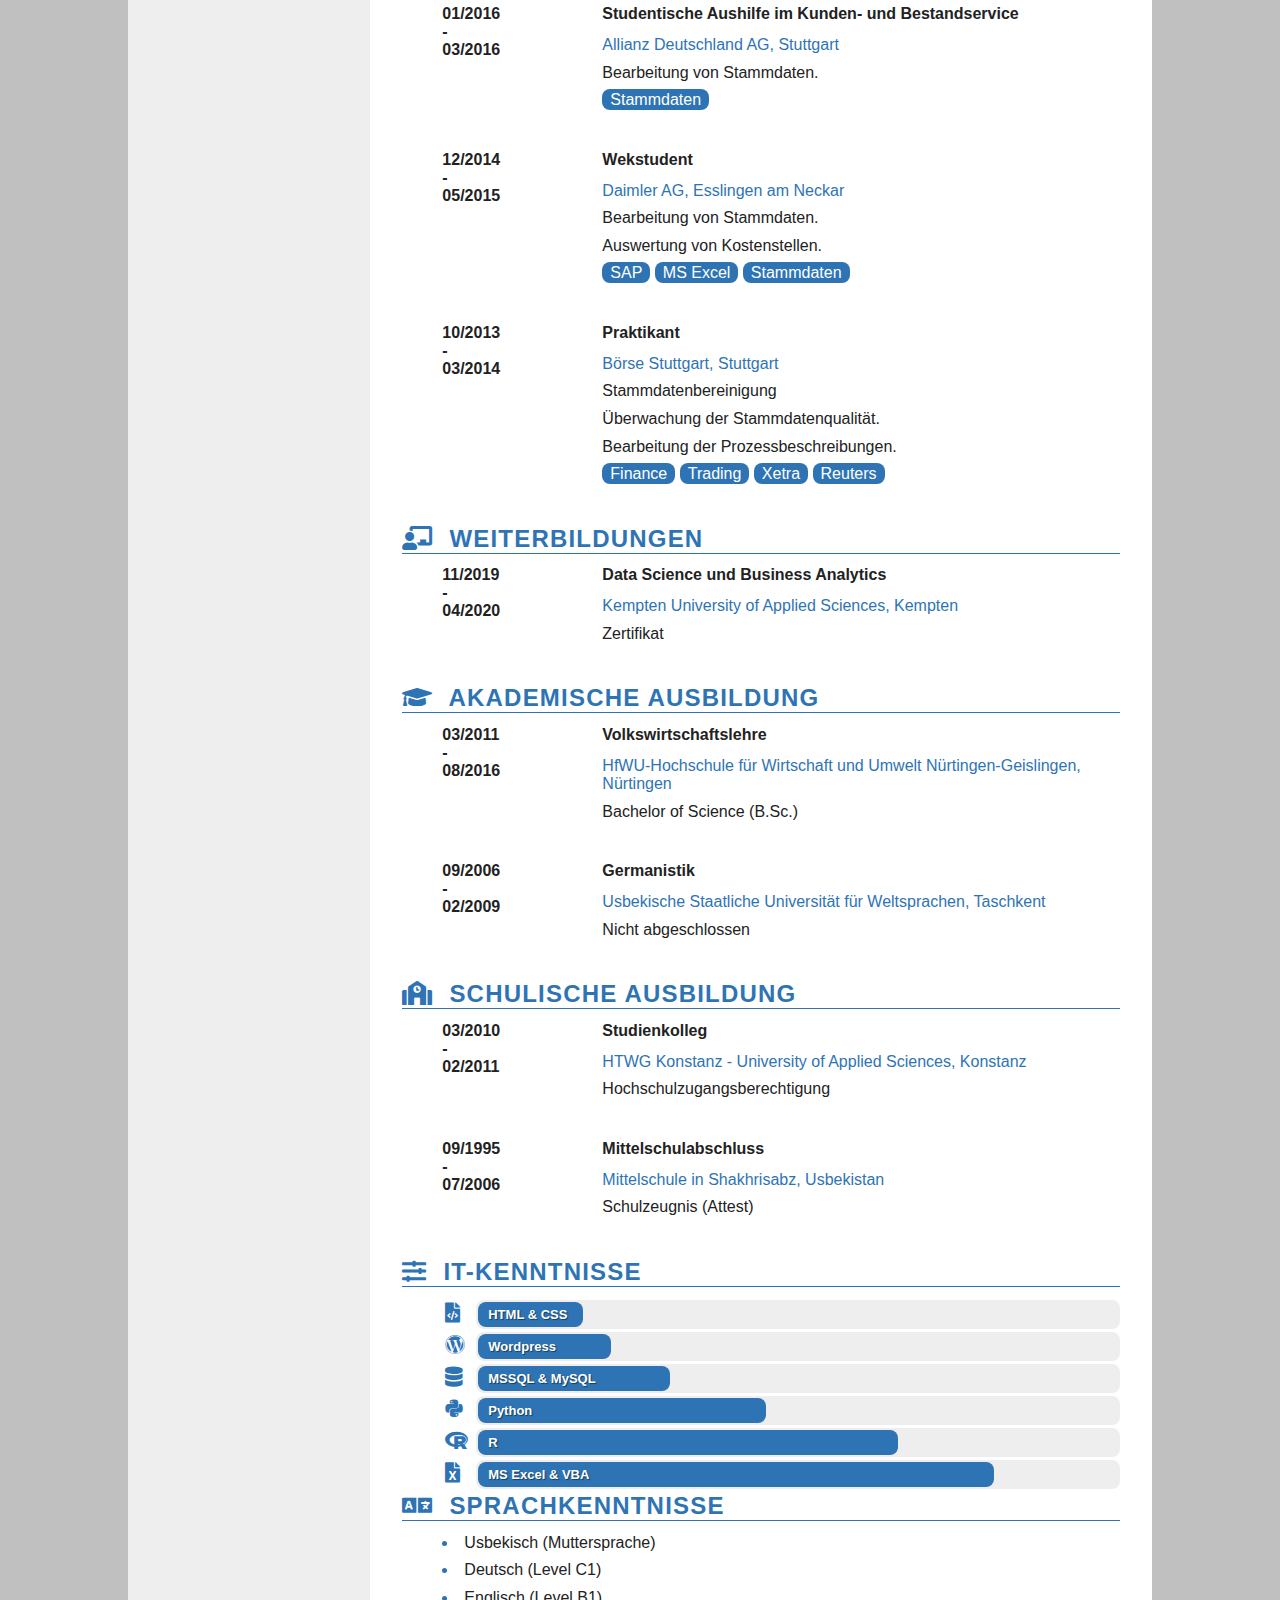
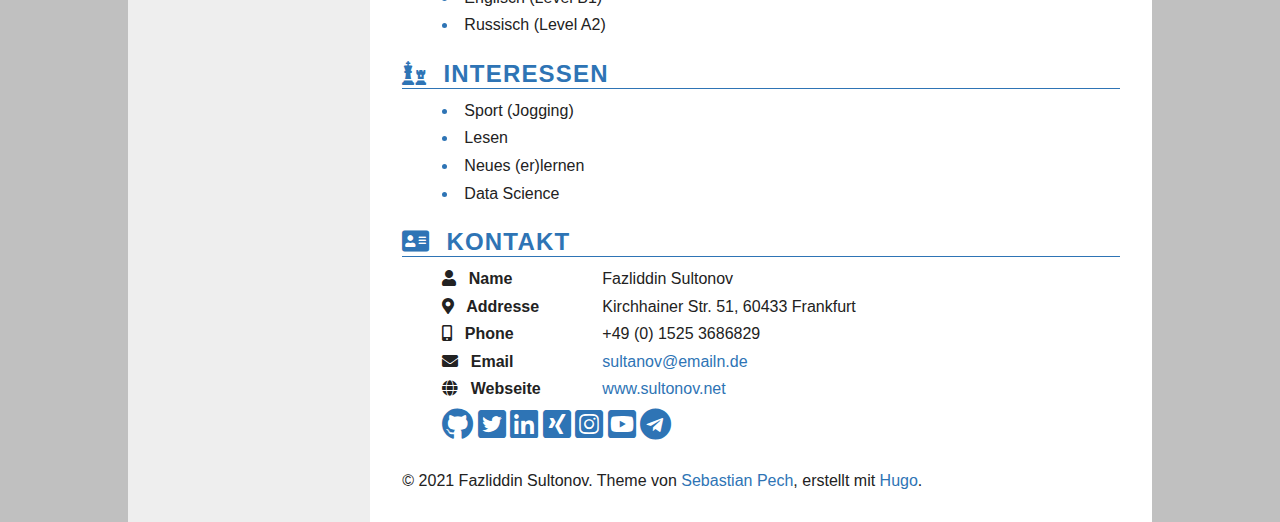
==== commit 18168e85: "new updated" ====
--- a/public/index.html
+++ b/public/index.html
@@ -1,5 +1,5 @@
 <!DOCTYPE html>
-<html lang="en">
+<html lang="de">
     <meta charset="utf-8"><script type="application/ld+json">
     {
         "@context" : "http://schema.org",
@@ -9,10 +9,10 @@
              "@id": "\/"
         },
         "articleSection" : "",
-        "name" : "CV",
-        "headline" : "CV",
-        "description" : "Text about the site",
-        "inLanguage" : "en",
+        "name" : "Lebenslauf",
+        "headline" : "Lebenslauf",
+        "description" : "Resume Fazliddin Sultonov",
+        "inLanguage" : "de",
         "author" : "Fazliddin Sultonov",
         "creator" : "Fazliddin Sultonov",
         "publisher": "Fazliddin Sultonov",
@@ -26,27 +26,27 @@
         "keywords" : [ "Blog" ]
     }
 </script>
-<title>CV</title><meta name="viewport" content="width=device-width, initial-scale=1, shrink-to-fit=no">
-<meta name="description" content="Text about the site">
+<title>Lebenslauf</title><meta name="viewport" content="width=device-width, initial-scale=1, shrink-to-fit=no">
+<meta name="description" content="Resume Fazliddin Sultonov">
 <meta name="author" content="Fazliddin Sultonov">
 <link rel="icon" href="./favicon.ico">
 
 
-<meta itemprop="name" content="CV">
-<meta itemprop="description" content="Text about the site">
-<meta property="og:title" content="CV" />
-<meta property="og:description" content="Text about the site" />
+<meta itemprop="name" content="Lebenslauf">
+<meta itemprop="description" content="Resume Fazliddin Sultonov">
+<meta property="og:title" content="Lebenslauf" />
+<meta property="og:description" content="Resume Fazliddin Sultonov" />
 <meta property="og:type" content="website" />
-<meta property="og:url" content="/" /><meta property="og:site_name" content="CV" />
+<meta property="og:url" content="/" /><meta property="og:site_name" content="Lebenslauf" />
 
 
 <meta name="twitter:card" content="summary"/>
-<meta name="twitter:title" content="CV"/>
-<meta name="twitter:description" content="Text about the site"/>
+<meta name="twitter:title" content="Lebenslauf"/>
+<meta name="twitter:description" content="Resume Fazliddin Sultonov"/>
 <meta name="twitter:site" content="@Fazil_BEK"/>
 
 
-<link rel="alternate" href="./index.xml" type="application/rss+xml" title="CV"/>
+<link rel="alternate" href="./index.xml" type="application/rss+xml" title="Lebenslauf"/>
 
 
 
@@ -64,54 +64,54 @@
 <div class="container">
     <main>
 
-<h1>Fazliddin Sultonov - CV</h1>
+<h1>Fazliddin Sultonov - Lebenslauf</h1>
 <div class="subtitle">Canada Life Assurance Europe plc</div>
 
 
 
-<section id="section-personal-data">
-    <h2><i class="fas fa-user"></i> Personal Data</h2>
+<section id="section-personliche-daten">
+    <h2><i class="fas fa-user"></i> Persönliche Daten</h2>
     <ul class="listspecial">
         
             <li><strong><i class="fas fa-user"></i> Name</strong>Fazliddin Sultonov</p>
         
-            <li><strong><i class="fas fa-map-marker-alt"></i> Address</strong>Kirchhainer Str. 51, 60433 Frankfurt, Germany</p>
-        
-            <li><strong><i class="fas fa-mobile-alt"></i> Phone</strong>+49 (0) 1525 3686829</p>
-        
-            <li><strong><i class="fas fa-envelope"></i> Email</strong><a href="mailto:sultanov@emailn.de">sultanov@emailn.de</a></p>
-        
-            <li><strong><i class="fas fa-globe"></i> Website</strong>sultonov.co</p>
-        
-            <li><strong><i class="far fa-calendar-alt"></i> Date of birth</strong>09.02.1988</p>
-        
-            <li><strong><i class="fas fa-globe-americas"></i> Place of birth</strong>Kashkadarya, Uzbekistan</p>
+            <li><strong><i class="fas fa-map-marker-alt"></i> Addresse</strong>Kirchhainer Str. 51, 60433 Frankfurt</p>
+        
+            <li><strong><i class="fas fa-mobile-alt"></i> Telefon</strong>+49 (0) 1525 3686829</p>
+        
+            <li><strong><i class="fas fa-envelope"></i> E-Mail</strong><a href="mailto:sultanov@emailn.de">sultanov@emailn.de</a></p>
+        
+            <li><strong><i class="fas fa-globe"></i> Webseite</strong><a href="http://www.sultonov.net">www.sultonov.net</a></p>
+        
+            <li><strong><i class="far fa-calendar-alt"></i> Geburtsdatum</strong>09.02.1988</p>
+        
+            <li><strong><i class="fas fa-globe-americas"></i> Geburtsort</strong>Kashkadarya, Uzbekistan</p>
         
     </ul>
 </section>
 
 
 
-<section id="section-brief-profile">
-    <h2><i class="fas fa-th-list"></i> Brief Profile</h2>
-    
-        <div class="innerContainer">
-            <h3 class="innerLeft">Soft Skills</h3>
-            <div class="innerRight">
-                
-                    <p>Determined</p>
-                
-                    <p>Flexibility</p>
-                
-                    <p>Resilience</p>
-                
-                    <p>Teamwork</p>
-                
-                    <p>Social competence</p>
-                
-                    <p>Willingness to learn</p>
-                
-                    <p>Acquiring new knowledge</p>
+<section id="section-kurzprofil">
+    <h2><i class="fas fa-th-list"></i> Kurzprofil</h2>
+    
+        <div class="innerContainer">
+            <h3 class="innerLeft">Stärken</h3>
+            <div class="innerRight">
+                
+                    <p>Zielstrebig</p>
+                
+                    <p>Flexibilität</p>
+                
+                    <p>Belastbarkeit</p>
+                
+                    <p>Teamfähigkeit</p>
+                
+                    <p>Sozialkompetenz</p>
+                
+                    <p>Lernbereitschaft</p>
+                
+                    <p>Aneignung vom neuen Wissen</p>
                 
             </div>
         </div>
@@ -120,22 +120,22 @@
 
 
 
-<section id="section-experience">
-    <h2><i class="fas fa-briefcase"></i> Experience</h2>
-    
-        <div class="innerContainer">
-            <h3 class="innerLeft">07/2018<br />-<br/> Current</h3>
+<section id="section-berufsrfahrungen">
+    <h2><i class="fas fa-briefcase"></i> Berufsrfahrungen</h2>
+    
+        <div class="innerContainer">
+            <h3 class="innerLeft">07/2018<br />-<br/> Aktuell</h3>
             <div class="innerRight">
                 <h3>Business Customisation Administrator</h3>
-                <p><a href="https://www.canadalife.de/" target="_blank" rel="noopener noreferrer">Canada Life Assurance Europe plc, Neu-Isenburg, Germany</a></p>
-                
-                    <p>Creatiing of daily, weekly, monthly admin reports.</p>
-                
-                    <p>Data preparation for the mailshots.</p>
-                
-                    <p>Automation of Reports (Ecxel VBA).</p>
-                
-                    <p>Support in the FSS project.</p>
+                <p><a href="https://www.canadalife.de/" target="_blank" rel="noopener noreferrer">Canada Life Assurance Europe plc, Neu-Isenburg</a></p>
+                
+                    <p>Erstellung von täglichen, wöchentlichen, monatlichen Admin-Reports.</p>
+                
+                    <p>Datenaufbereitung für die Mailshots.</p>
+                
+                    <p>Automatisierungen von Reports (Ecxel VBA).</p>
+                
+                    <p>Unterstützung im Projekt FSS.</p>
                 
                 <p>
                     
@@ -156,14 +156,14 @@
         <div class="innerContainer">
             <h3 class="innerLeft">01/2018<br />-<br/> 03/2018</h3>
             <div class="innerRight">
-                <h3>Person responsible in the area of customer master data</h3>
-                <p><a href="https://www.henryschein-dental.de/dental.aspx?sc_lang=de-de&amp;hssc=1" target="_blank" rel="noopener noreferrer">Henry Schein Dental Deutschland GmbH, Langen, Germany</a></p>
-                
-                    <p>Recording and processing of customer master data.</p>
-                
-                    <p>Review and adjustment of master data.</p>
-                
-                    <p>Special tasks according to need.</p>
+                <h3>Sachbearbeiter im Kundenstammdaten</h3>
+                <p><a href="https://www.henryschein-dental.de/dental.aspx?sc_lang=de-de&amp;hssc=1" target="_blank" rel="noopener noreferrer">Henry Schein Dental Deutschland GmbH, Langen</a></p>
+                
+                    <p>Erfassen und Bearbeiten von Kundenstammdaten.</p>
+                
+                    <p>Überprüfung und Anpassung von Stammdaten.</p>
+                
+                    <p>Sonderaufgaben je nach Bedarf.</p>
                 
                 <p>
                     
@@ -171,7 +171,7 @@
                     
                         <span class="tag">MS Excel</span>
                     
-                        <span class="tag">Master data</span>
+                        <span class="tag">Stammdaten</span>
                     
                 </p>
             </div>
@@ -180,10 +180,10 @@
         <div class="innerContainer">
             <h3 class="innerLeft">10/2017<br />-<br/> 12/2017</h3>
             <div class="innerRight">
-                <h3>Employee</h3>
-                <p><a href="https://rentaman.de/" target="_blank" rel="noopener noreferrer">rentaman Gesellschaft für Dienstleistungen auf Zeit mbH, Frankfurt, Germany</a></p>
-                
-                    <p>Work in Compliance at Deutsche Börse.</p>
+                <h3>Mitarbeiter</h3>
+                <p><a href="https://rentaman.de/" target="_blank" rel="noopener noreferrer">rentaman Gesellschaft für Dienstleistungen auf Zeit mbH, Frankfurt</a></p>
+                
+                    <p>Einsatz im Bereich Compliance bei der Deutschen Börse</p>
                 
                 <p>
                     
@@ -199,11 +199,11 @@
             <h3 class="innerLeft">06/2016<br />-<br/> 02/2017</h3>
             <div class="innerRight">
                 <h3>Working student &amp; internship</h3>
-                <p><a href="https://www.autoliv.com/" target="_blank" rel="noopener noreferrer">Autoliv B.V. &amp; Co. KG, Holgerlingen, Germany</a></p>
-                
-                    <p>Evaluation of location and labor costs.</p>
-                
-                    <p>Evaluation of project hours (Target and actual hours).</p>
+                <p><a href="https://www.autoliv.com/" target="_blank" rel="noopener noreferrer">Autoliv B.V. &amp; Co. KG, Hozgerlingen</a></p>
+                
+                    <p>Auswertung von Standort- und Personalausgaben.</p>
+                
+                    <p>Auswertung von Projektstunden (Target and actual hours).</p>
                 
                 <p>
                     
@@ -218,14 +218,14 @@
         <div class="innerContainer">
             <h3 class="innerLeft">01/2016<br />-<br/> 03/2016</h3>
             <div class="innerRight">
-                <h3>Student Assistant in customer and inventory service</h3>
-                <p><a href="https://www.allianz.de/" target="_blank" rel="noopener noreferrer">Allianz Deutschland AG, Stuttgart, Germany</a></p>
-                
-                    <p>Editing of master data.</p>
-                
-                <p>
-                    
-                        <span class="tag">Master data</span>
+                <h3>Studentische Aushilfe im Kunden- und Bestandservice</h3>
+                <p><a href="https://www.allianz.de/" target="_blank" rel="noopener noreferrer">Allianz Deutschland AG, Stuttgart</a></p>
+                
+                    <p>Bearbeitung von Stammdaten.</p>
+                
+                <p>
+                    
+                        <span class="tag">Stammdaten</span>
                     
                 </p>
             </div>
@@ -234,12 +234,12 @@
         <div class="innerContainer">
             <h3 class="innerLeft">12/2014<br />-<br/> 05/2015</h3>
             <div class="innerRight">
-                <h3>Working student</h3>
-                <p><a href="https://www.daimler.com/en/" target="_blank" rel="noopener noreferrer">Daimler AG, Esslingen am Neckar, Germany</a></p>
-                
-                    <p>Editing of master data.</p>
-                
-                    <p>Evaluation of cost centers.</p>
+                <h3>Wekstudent</h3>
+                <p><a href="https://www.daimler.com/de/" target="_blank" rel="noopener noreferrer">Daimler AG, Esslingen am Neckar</a></p>
+                
+                    <p>Bearbeitung von Stammdaten.</p>
+                
+                    <p>Auswertung von Kostenstellen.</p>
                 
                 <p>
                     
@@ -247,7 +247,7 @@
                     
                         <span class="tag">MS Excel</span>
                     
-                        <span class="tag">Master data</span>
+                        <span class="tag">Stammdaten</span>
                     
                 </p>
             </div>
@@ -256,14 +256,14 @@
         <div class="innerContainer">
             <h3 class="innerLeft">10/2013<br />-<br/> 03/2014</h3>
             <div class="innerRight">
-                <h3>Internship</h3>
-                <p><a href="https://www.boerse-stuttgart.de/en/" target="_blank" rel="noopener noreferrer">Börse Stuttgart, Stuttgart, Germany</a></p>
-                
-                    <p>cleanup of master data.</p>
-                
-                    <p>Monetoring of data quality</p>
-                
-                    <p>Editing the process descriptions</p>
+                <h3>Praktikant</h3>
+                <p><a href="https://www.boerse-stuttgart.de/de/" target="_blank" rel="noopener noreferrer">Börse Stuttgart, Stuttgart</a></p>
+                
+                    <p>Stammdatenbereinigung</p>
+                
+                    <p>Überwachung der Stammdatenqualität.</p>
+                
+                    <p>Bearbeitung der Prozessbeschreibungen.</p>
                 
                 <p>
                     
@@ -284,15 +284,15 @@
 
 
     
-    <section id="section-further-education">
-        <h2><i class="fas fa-chalkboard-teacher"></i> Further Education</h2>
+    <section id="section-weiterbildungen">
+        <h2><i class="fas fa-chalkboard-teacher"></i> Weiterbildungen</h2>
         
             <div class="innerContainer">
                 <h3 class="innerLeft">11/2019<br />-<br/> 04/2020</h3>
                 <div class="innerRight">
                     <h3>Data Science und Business Analytics</h3>
-                    <p><a href="https://www.hs-kempten.de/en/" target="_blank" rel="noopener noreferrer">Kempten University of Applied Sciences, Kempten, Germany</a></p>
-                    <p>Certificate</p>
+                    <p><a href="https://www.hs-kempten.de/" target="_blank" rel="noopener noreferrer">Kempten University of Applied Sciences, Kempten</a></p>
+                    <p>Zertifikat</p>
                 </div>
             </div>
         
@@ -300,14 +300,14 @@
     
 
     
-    <section id="section-academic-education">
-        <h2><i class="fas fa-graduation-cap"></i> Academic Education</h2>
+    <section id="section-akademische-ausbildung">
+        <h2><i class="fas fa-graduation-cap"></i> Akademische Ausbildung</h2>
         
             <div class="innerContainer">
                 <h3 class="innerLeft">03/2011<br />-<br/> 08/2016</h3>
                 <div class="innerRight">
-                    <h3>Economics</h3>
-                    <p><a href="https://www.hfwu.com/" target="_blank" rel="noopener noreferrer">Hochschule für Wirtschaft und Umwelt Nürtingen-Geislingen, Nuertingen, Germany</a></p>
+                    <h3>Volkswirtschaftslehre</h3>
+                    <p><a href="https://www.hfwu.com/" target="_blank" rel="noopener noreferrer">HfWU-Hochschule für Wirtschaft und Umwelt Nürtingen-Geislingen, Nürtingen</a></p>
                     <p>Bachelor of Science (B.Sc.)</p>
                 </div>
             </div>
@@ -315,9 +315,9 @@
             <div class="innerContainer">
                 <h3 class="innerLeft">09/2006<br />-<br/> 02/2009</h3>
                 <div class="innerRight">
-                    <h3>German studies</h3>
-                    <p><a href="http://www.uzswlu.uz/" target="_blank" rel="noopener noreferrer">Uzbekistan State University of World Languages, Tashkent, Uzbekistan</a></p>
-                    <p>Not completed</p>
+                    <h3>Germanistik</h3>
+                    <p><a href="http://www.uzswlu.uz/" target="_blank" rel="noopener noreferrer">Usbekische Staatliche Universität für Weltsprachen, Taschkent</a></p>
+                    <p>Nicht abgeschlossen</p>
                 </div>
             </div>
         
@@ -325,24 +325,24 @@
     
 
     
-    <section id="section-school-education">
-        <h2><i class="fas fa-school"></i> School Education</h2>
+    <section id="section-schulische-ausbildung">
+        <h2><i class="fas fa-school"></i> Schulische Ausbildung</h2>
         
             <div class="innerContainer">
                 <h3 class="innerLeft">03/2010<br />-<br/> 02/2011</h3>
                 <div class="innerRight">
-                    <h3>Preparatory college</h3>
-                    <p><a href="https://www.htwg-konstanz.de/en/" target="_blank" rel="noopener noreferrer">HTWG Konstanz - University of Applied Sciences, Constance, Germany</a></p>
-                    <p>University entrance qualification</p>
+                    <h3>Studienkolleg</h3>
+                    <p><a href="https://www.htwg-konstanz.de/en/" target="_blank" rel="noopener noreferrer">HTWG Konstanz - University of Applied Sciences, Konstanz</a></p>
+                    <p>Hochschulzugangsberechtigung</p>
                 </div>
             </div>
         
             <div class="innerContainer">
                 <h3 class="innerLeft">09/1995<br />-<br/> 07/2006</h3>
                 <div class="innerRight">
-                    <h3>Secondary school</h3>
-                    <p><a href="https://en.wikipedia.org/wiki/Shahrisabz" target="_blank" rel="noopener noreferrer">in Shakhrisabz, Uzbekistan</a></p>
-                    <p>School certificate</p>
+                    <h3>Mittelschulabschluss</h3>
+                    <p><a href="https://en.wikipedia.org/wiki/Shahrisabz" target="_blank" rel="noopener noreferrer">Mittelschule in Shakhrisabz, Usbekistan</a></p>
+                    <p>Schulzeugnis (Attest)</p>
                 </div>
             </div>
         
@@ -351,8 +351,8 @@
 
 
 
-<section id="section-it-skills">
-    <h2><i class="fas fa-sliders-h"></i> IT- Skills</h2>
+<section id="section-it-kenntnisse">
+    <h2><i class="fas fa-sliders-h"></i> IT-Kenntnisse</h2>
     <ul class="listspecial">
         
 			<div class="">
@@ -370,32 +370,32 @@
 
 
     
-    <section id="section-language-skills">
-        <h2><i class="fas fa-language"></i> Language skills</h2>
+    <section id="section-sprachkenntnisse">
+        <h2><i class="fas fa-language"></i> Sprachkenntnisse</h2>
         <ul class="listsimple">
             
-                <li>Uzbek   (native)</li>
-            
-                <li>German  (Level C1)</li>
-            
-                <li>English (Level B1)</li>
-            
-                <li>Russian (Level A2)</li>
+                <li>Usbekisch (Muttersprache)</li>
+            
+                <li>Deutsch (Level C1)</li>
+            
+                <li>Englisch (Level B1)</li>
+            
+                <li>Russisch (Level A2)</li>
             
         </ul>
     </section>
     
 
     
-    <section id="section-interests">
-        <h2><i class="fas fa-chess"></i> Interests</h2>
+    <section id="section-interessen">
+        <h2><i class="fas fa-chess"></i> Interessen</h2>
         <ul class="listsimple">
             
                 <li>Sport (Jogging)</li>
             
-                <li>Reading</li>
-            
-                <li>Learn something new</li>
+                <li>Lesen</li>
+            
+                <li>Neues (er)lernen</li>
             
                 <li>Data Science</li>
             
@@ -405,19 +405,19 @@
 
 
 
-<section id="section-contact">
-    <h2><i class="fas fa-address-card"></i> Contact</h2>
+<section id="section-kontakt">
+    <h2><i class="fas fa-address-card"></i> Kontakt</h2>
     <ul class="listspecial">
         
             <li><strong><i class="fas fa-user"></i> Name</strong>Fazliddin Sultonov</p>
         
-            <li><strong><i class="fas fa-map-marker-alt"></i> Address</strong>Kirchhainer Str. 51, 60433 Frankfurt, Germany</p>
+            <li><strong><i class="fas fa-map-marker-alt"></i> Addresse</strong>Kirchhainer Str. 51, 60433 Frankfurt</p>
         
             <li><strong><i class="fas fa-mobile-alt"></i> Phone</strong>+49 (0) 1525 3686829</p>
         
             <li><strong><i class="fas fa-envelope"></i> Email</strong><a href="mailto:sultanov@emailn.de">sultanov@emailn.de</a></p>
         
-            <li><strong><i class="fas fa-globe"></i> Website</strong>sultonov.co</p>
+            <li><strong><i class="fas fa-globe"></i> Webseite</strong><a href="http://www.sultonov.net">www.sultonov.net</a></p>
         
     </ul>
     <ul>
@@ -509,9 +509,9 @@
 <div class="fabs">
     
         
-            <a href="./" class="btn">EN</a>
+            <a href="./" class="btn">DE</a>
         
-            <a href="./de/" class="btn">DE</a>
+            <a href="./en/" class="btn">EN</a>
         
             <a href="./ru/" class="btn">RU</a>
         
@@ -522,7 +522,7 @@
 
 <footer>
     &copy; 2021 Fazliddin Sultonov.
-    Theme by <a href="https://www.spech.de" target="_blank" rel="noopener noreferrer">Sebastian Pech</a>, made by <a href="https://gohugo.io/" target="_blank" rel="noopener noreferrer">Hugo</a>.
+    Theme von <a href="https://www.spech.de" target="_blank" rel="noopener noreferrer">Sebastian Pech</a>, erstellt mit <a href="https://gohugo.io/" target="_blank" rel="noopener noreferrer">Hugo</a>.
 </footer>
 </main>
     <aside class="sidebar">
@@ -538,19 +538,19 @@
 <nav>
     <ul>
         
-        <li><a href="#section-personal-data"><i class="fas fa-user"></i> Personal Data</a></li>
-        <li><a href="#section-brief-profile"><i class="fas fa-th-list"></i> Brief Profile</a></li>
-        <li><a href="#section-experience"><i class="fas fa-briefcase"></i> Experience</a></li>
-		<li><a href="#section-further-education"><i class="fas fa-chalkboard-teacher"></i> Further Education</a></li>
-        <li><a href="#section-academic-education"><i class="fas fa-graduation-cap"></i> Academic Education</a></li>
-        
-        <li><a href="#section-school-education"><i class="fas fa-school"></i> School Education</a></li>
-        
-        <li><a href="#section-it-skills"><i class="fas fa-sliders-h"></i> IT- Skills</a></li>
-		<li><a href="#section-language-skills"><i class="fas fa-language"></i> Language skills</a></li>
+        <li><a href="#section-personliche-daten"><i class="fas fa-user"></i> Persönliche Daten</a></li>
+        <li><a href="#section-kurzprofil"><i class="fas fa-th-list"></i> Kurzprofil</a></li>
+        <li><a href="#section-berufsrfahrungen"><i class="fas fa-briefcase"></i> Berufsrfahrungen</a></li>
+		<li><a href="#section-weiterbildungen"><i class="fas fa-chalkboard-teacher"></i> Weiterbildungen</a></li>
+        <li><a href="#section-akademische-ausbildung"><i class="fas fa-graduation-cap"></i> Akademische Ausbildung</a></li>
+        
+        <li><a href="#section-schulische-ausbildung"><i class="fas fa-school"></i> Schulische Ausbildung</a></li>
+        
+        <li><a href="#section-it-kenntnisse"><i class="fas fa-sliders-h"></i> IT-Kenntnisse</a></li>
+		<li><a href="#section-sprachkenntnisse"><i class="fas fa-language"></i> Sprachkenntnisse</a></li>
                
-        <li><a href="#section-interests"><i class="fas fa-chess"></i> Interests</a></li>
-        <li><a href="#section-contact"><i class="fas fa-address-card"></i> Contact</a></li>
+        <li><a href="#section-interessen"><i class="fas fa-chess"></i> Interessen</a></li>
+        <li><a href="#section-kontakt"><i class="fas fa-address-card"></i> Kontakt</a></li>
     </ul>
 </nav>
 </aside>
